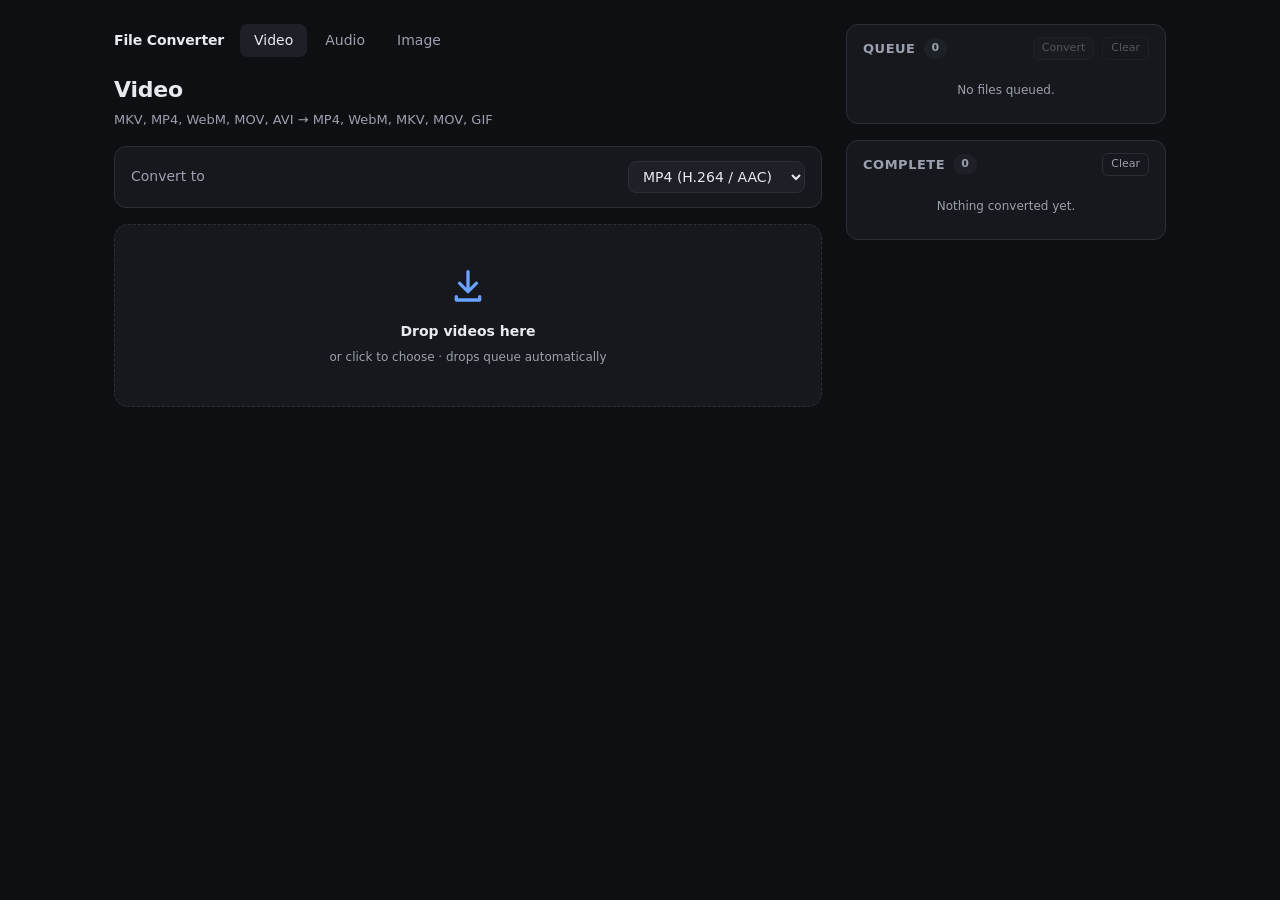
==== index.html @ 70c41b7a "Clear button now deselects all uploaded files (queued + running)" ====
<!doctype html>
<html lang="en">
  <head>
    <meta charset="utf-8" />
    <meta name="viewport" content="width=device-width, initial-scale=1" />
    <title>File Converter</title>
    <link rel="icon" type="image/svg+xml" href="favicon.svg" />
    <link rel="stylesheet" href="styles.css?v=7" />
  </head>
  <body>
    <main class="app">
      <section class="content">
        <nav class="topnav">
          <span class="brand">File Converter</span>
          <button class="tab active" data-tab="video">Video</button>
          <button class="tab" data-tab="audio">Audio</button>
          <button class="tab" data-tab="image">Image</button>
        </nav>

        <!-- VIDEO -->
        <section class="tab-pane" data-tab="video">
          <header>
            <h1>Video</h1>
            <p class="subtitle">MKV, MP4, WebM, MOV, AVI → MP4, WebM, MKV, MOV, GIF</p>
          </header>

          <div class="panel">
            <div class="row">
              <span class="label">Convert to</span>
              <select id="video-format">
                <option value="mp4">MP4 (H.264 / AAC)</option>
                <option value="webm">WebM (VP9 / Opus)</option>
                <option value="mkv">MKV</option>
                <option value="mov">MOV</option>
                <option value="gif">GIF (animated)</option>
              </select>
            </div>
          </div>

          <div class="dropzone" data-kind="video" tabindex="0">
            <input type="file" accept="video/*,.mkv,.mp4,.webm,.mov,.avi,.flv,.m4v,.wmv" multiple hidden />
            <div class="dropzone-content">
              <svg viewBox="0 0 24 24" width="40" height="40" aria-hidden="true">
                <path fill="currentColor" d="M12 3a1 1 0 0 1 1 1v9.59l3.3-3.3a1 1 0 1 1 1.4 1.42l-5 5a1 1 0 0 1-1.4 0l-5-5a1 1 0 1 1 1.4-1.42L11 13.59V4a1 1 0 0 1 1-1Zm-7 15a1 1 0 0 1 1 1v1h12v-1a1 1 0 1 1 2 0v2a1 1 0 0 1-1 1H5a1 1 0 0 1-1-1v-2a1 1 0 0 1 1-1Z"/>
              </svg>
              <p><strong>Drop videos here</strong></p>
              <p class="hint">or click to choose · drops queue automatically</p>
            </div>
          </div>
        </section>

        <!-- AUDIO -->
        <section class="tab-pane hidden" data-tab="audio">
          <header>
            <h1>Audio</h1>
            <p class="subtitle">MP3, WAV, FLAC, OGG, M4A, OPUS — any to any</p>
          </header>

          <div class="panel">
            <div class="row">
              <span class="label">Convert to</span>
              <select id="audio-format">
                <option value="mp3">MP3</option>
                <option value="wav">WAV (PCM)</option>
                <option value="flac">FLAC (lossless)</option>
                <option value="ogg">OGG (Vorbis)</option>
                <option value="m4a">M4A (AAC)</option>
                <option value="opus">OPUS</option>
              </select>
            </div>
            <div class="row" id="audio-bitrate-row">
              <span class="label">Bitrate</span>
              <select id="audio-bitrate">
                <option value="96k">96 kbps</option>
                <option value="128k">128 kbps</option>
                <option value="192k" selected>192 kbps</option>
                <option value="256k">256 kbps</option>
                <option value="320k">320 kbps</option>
              </select>
            </div>
          </div>

          <div class="dropzone" data-kind="audio" tabindex="0">
            <input type="file" accept="audio/*,.mp3,.wav,.flac,.ogg,.m4a,.opus,.aac,.wma" multiple hidden />
            <div class="dropzone-content">
              <svg viewBox="0 0 24 24" width="40" height="40" aria-hidden="true">
                <path fill="currentColor" d="M12 3a1 1 0 0 1 1 1v9.59l3.3-3.3a1 1 0 1 1 1.4 1.42l-5 5a1 1 0 0 1-1.4 0l-5-5a1 1 0 1 1 1.4-1.42L11 13.59V4a1 1 0 0 1 1-1Zm-7 15a1 1 0 0 1 1 1v1h12v-1a1 1 0 1 1 2 0v2a1 1 0 0 1-1 1H5a1 1 0 0 1-1-1v-2a1 1 0 0 1 1-1Z"/>
              </svg>
              <p><strong>Drop audio files here</strong></p>
              <p class="hint">or click to choose · queues automatically</p>
            </div>
          </div>
        </section>

        <!-- IMAGE -->
        <section class="tab-pane hidden" data-tab="image">
          <header>
            <h1>Image</h1>
            <p class="subtitle">PNG, JPEG, WebP, GIF, BMP → PNG, JPEG, WebP</p>
          </header>

          <div class="panel">
            <div class="row">
              <span class="label">Convert to</span>
              <select id="image-format">
                <option value="png">PNG (lossless)</option>
                <option value="jpeg" selected>JPEG</option>
                <option value="webp">WebP</option>
              </select>
            </div>
            <div class="row" id="image-quality-row">
              <span class="label">Quality <span id="image-quality-value" class="muted">0.92</span></span>
              <input id="image-quality" type="range" min="0.1" max="1" step="0.01" value="0.92" />
            </div>
          </div>

          <div class="dropzone" data-kind="image" tabindex="0">
            <input type="file" accept="image/*" multiple hidden />
            <div class="dropzone-content">
              <svg viewBox="0 0 24 24" width="40" height="40" aria-hidden="true">
                <path fill="currentColor" d="M12 3a1 1 0 0 1 1 1v9.59l3.3-3.3a1 1 0 1 1 1.4 1.42l-5 5a1 1 0 0 1-1.4 0l-5-5a1 1 0 1 1 1.4-1.42L11 13.59V4a1 1 0 0 1 1-1Zm-7 15a1 1 0 0 1 1 1v1h12v-1a1 1 0 1 1 2 0v2a1 1 0 0 1-1 1H5a1 1 0 0 1-1-1v-2a1 1 0 0 1 1-1Z"/>
              </svg>
              <p><strong>Drop images here</strong></p>
              <p class="hint">or click to choose · multiple files supported</p>
            </div>
          </div>
        </section>
      </section>

      <aside class="rightbar">
        <section class="side-panel">
          <header class="side-header">
            <h3>Queue</h3>
            <span id="queue-count" class="badge">0</span>
            <button class="tiny-btn primary" id="queue-convert" disabled>Convert</button>
            <button class="tiny-btn" id="queue-clear" disabled>Clear</button>
          </header>
          <div id="queue-list" class="job-list"></div>
          <p class="side-empty" id="queue-empty">No files queued.</p>
        </section>

        <section class="side-panel">
          <header class="side-header">
            <h3>Complete</h3>
            <span id="complete-count" class="badge">0</span>
            <button class="tiny-btn" id="clear-complete" title="Clear completed">Clear</button>
          </header>
          <div id="complete-list" class="job-list"></div>
          <p class="side-empty" id="complete-empty">Nothing converted yet.</p>
        </section>
      </aside>
    </main>

    <script type="module" src="app.js?v=7"></script>
  </body>
</html>
---- styles.css ----
:root {
  color-scheme: dark;
  --bg: #0e0f12;
  --surface: #16181d;
  --surface-2: #1d2027;
  --border: #2a2e38;
  --text: #e7e9ee;
  --muted: #9aa0ad;
  --accent: #6aa3ff;
  --accent-hover: #82b3ff;
  --success: #7ddc8b;
  --danger: #ff6a6a;
}

* { box-sizing: border-box; }

html, body {
  margin: 0;
  padding: 0;
  background: var(--bg);
  color: var(--text);
  font: 14px/1.5 ui-sans-serif, system-ui, -apple-system, "Segoe UI", Roboto, sans-serif;
  min-height: 100vh;
}

a { color: var(--accent); text-decoration: none; }
a:hover { color: var(--accent-hover); }

.muted { color: var(--muted); }
.hidden { display: none !important; }

/* App shell */
.app {
  display: grid;
  grid-template-columns: minmax(0, 1fr) 320px;
  gap: 24px;
  max-width: 1100px;
  margin: 0 auto;
  padding: 24px;
  min-height: 100vh;
}

@media (max-width: 860px) {
  .app { grid-template-columns: 1fr; }
}

.content { min-width: 0; }

/* Top nav (tabs) */
.topnav {
  display: flex;
  align-items: center;
  gap: 4px;
  padding-bottom: 16px;
  flex-wrap: wrap;
}

.topnav .brand {
  font-weight: 700;
  margin-right: 12px;
  letter-spacing: -0.01em;
}

.tab {
  background: transparent;
  border: none;
  font: inherit;
  color: var(--muted);
  padding: 6px 14px;
  border-radius: 8px;
  cursor: pointer;
  transition: background 120ms ease, color 120ms ease;
}

.tab:hover { background: var(--surface); color: var(--text); }
.tab.active { background: var(--surface-2); color: var(--text); }

header { margin-bottom: 16px; }

h1 {
  font-size: 22px;
  margin: 0 0 4px;
  letter-spacing: -0.01em;
}

h3 {
  font-size: 13px;
  margin: 0;
  letter-spacing: 0.04em;
  text-transform: uppercase;
  color: var(--muted);
  font-weight: 600;
}

.subtitle {
  margin: 0;
  color: var(--muted);
  font-size: 13px;
}

/* Panels (format selectors) */
.panel {
  background: var(--surface);
  border: 1px solid var(--border);
  border-radius: 12px;
  padding: 4px 16px;
  margin-bottom: 16px;
}

.row {
  display: flex;
  justify-content: space-between;
  align-items: center;
  padding: 10px 0;
  gap: 12px;
  border-bottom: 1px solid var(--border);
}

.row:last-of-type { border-bottom: none; }

.label { color: var(--muted); flex-shrink: 0; }

select {
  background: var(--surface-2);
  color: var(--text);
  border: 1px solid var(--border);
  border-radius: 8px;
  padding: 6px 10px;
  font: inherit;
  cursor: pointer;
}

select:hover { border-color: var(--accent); }

input[type="range"] { accent-color: var(--accent); width: 160px; }

/* Dropzone */
.dropzone {
  border: 1.5px dashed var(--border);
  border-radius: 14px;
  background: var(--surface);
  padding: 40px 24px;
  text-align: center;
  cursor: pointer;
  transition: border-color 120ms ease, background 120ms ease;
  outline: none;
  color: var(--muted);
}

.dropzone:hover,
.dropzone:focus-visible,
.dropzone.drag-over {
  border-color: var(--accent);
  background: var(--surface-2);
}

.dropzone-content strong { color: var(--text); }
.dropzone-content p { margin: 6px 0 0; }
.dropzone-content .hint { font-size: 12px; color: var(--muted); }
.dropzone svg { color: var(--accent); margin-bottom: 4px; }

/* Right sidebar */
.rightbar {
  display: flex;
  flex-direction: column;
  gap: 16px;
  min-width: 0;
}

.side-panel {
  background: var(--surface);
  border: 1px solid var(--border);
  border-radius: 12px;
  padding: 12px;
  display: flex;
  flex-direction: column;
  min-height: 100px;
  max-height: 50vh;
}

.side-header {
  display: flex;
  align-items: center;
  gap: 8px;
  margin: 0 0 8px;
  padding: 0 4px;
}

.badge {
  font-size: 11px;
  font-weight: 600;
  background: var(--surface-2);
  color: var(--muted);
  border-radius: 10px;
  padding: 2px 8px;
  min-width: 20px;
  text-align: center;
}

.tiny-btn {
  margin-left: auto;
  background: transparent;
  border: 1px solid var(--border);
  color: var(--muted);
  border-radius: 6px;
  padding: 2px 8px;
  font: inherit;
  font-size: 11px;
  cursor: pointer;
  transition: color 120ms ease, border-color 120ms ease, background 120ms ease;
}
.tiny-btn + .tiny-btn { margin-left: 0; }
.tiny-btn:hover:not(:disabled) { color: var(--text); border-color: var(--accent); }
.tiny-btn:disabled { opacity: 0.45; cursor: not-allowed; }

.tiny-btn.primary {
  background: var(--accent);
  border-color: var(--accent);
  color: #0b1220;
  font-weight: 600;
}
.tiny-btn.primary:hover:not(:disabled) {
  background: var(--accent-hover);
  border-color: var(--accent-hover);
  color: #0b1220;
}
.tiny-btn.primary:disabled {
  background: var(--surface-2);
  border-color: var(--border);
  color: var(--muted);
  font-weight: normal;
}

.job-list {
  display: flex;
  flex-direction: column;
  gap: 6px;
  overflow-y: auto;
  flex: 1;
  padding-right: 2px;
}

.side-empty {
  color: var(--muted);
  font-size: 12px;
  text-align: center;
  padding: 12px 8px;
  margin: 0;
}

/* Job card */
.job {
  background: var(--surface-2);
  border: 1px solid var(--border);
  border-radius: 10px;
  padding: 8px 10px;
  display: flex;
  flex-direction: column;
  gap: 6px;
  font-size: 12px;
}

.job-line {
  display: flex;
  align-items: center;
  gap: 8px;
  min-width: 0;
}

.job-kind {
  font-size: 10px;
  font-weight: 700;
  letter-spacing: 0.04em;
  text-transform: uppercase;
  color: var(--muted);
  background: var(--surface);
  border-radius: 4px;
  padding: 1px 5px;
  flex-shrink: 0;
}

.job-name {
  font-family: ui-monospace, SFMono-Regular, Menlo, monospace;
  color: var(--text);
  white-space: nowrap;
  overflow: hidden;
  text-overflow: ellipsis;
  flex: 1;
  min-width: 0;
}

.job-state {
  color: var(--muted);
  font-size: 11px;
  flex-shrink: 0;
}

.job-bar {
  height: 4px;
  background: var(--surface);
  border-radius: 999px;
  overflow: hidden;
}

.job-fill {
  height: 100%;
  background: var(--accent);
  width: 0%;
  transition: width 200ms ease;
}

.job[data-state="done"] .job-state { color: var(--success); }
.job[data-state="error"] .job-state { color: var(--danger); }
.job[data-state="error"] .job-fill { background: var(--danger); width: 100% !important; }
.job[data-state="running"] .job-state { color: var(--accent); }

.job-download {
  background: var(--accent);
  color: #0b1220;
  font-weight: 600;
  border-radius: 6px;
  padding: 4px 10px;
  font-size: 11px;
  text-decoration: none;
  display: block;
  text-align: center;
}
.job-download:hover { background: var(--accent-hover); color: #0b1220; }

/* × button — always anchored to the right of .job-line via job-name's flex:1 */
.job-remove {
  flex-shrink: 0;
  margin-left: 2px;
  background: transparent;
  border: 1px solid var(--border);
  color: var(--muted);
  border-radius: 6px;
  width: 22px;
  height: 22px;
  padding: 0;
  font: inherit;
  font-size: 16px;
  line-height: 1;
  display: inline-flex;
  align-items: center;
  justify-content: center;
  cursor: pointer;
  transition: color 120ms ease, border-color 120ms ease;
}
.job-remove:hover { color: var(--danger); border-color: var(--danger); }

.job-error {
  color: var(--danger);
  font-size: 11px;
  white-space: pre-wrap;
  line-height: 1.4;
  margin: 0;
  font-family: ui-monospace, SFMono-Regular, Menlo, monospace;
}
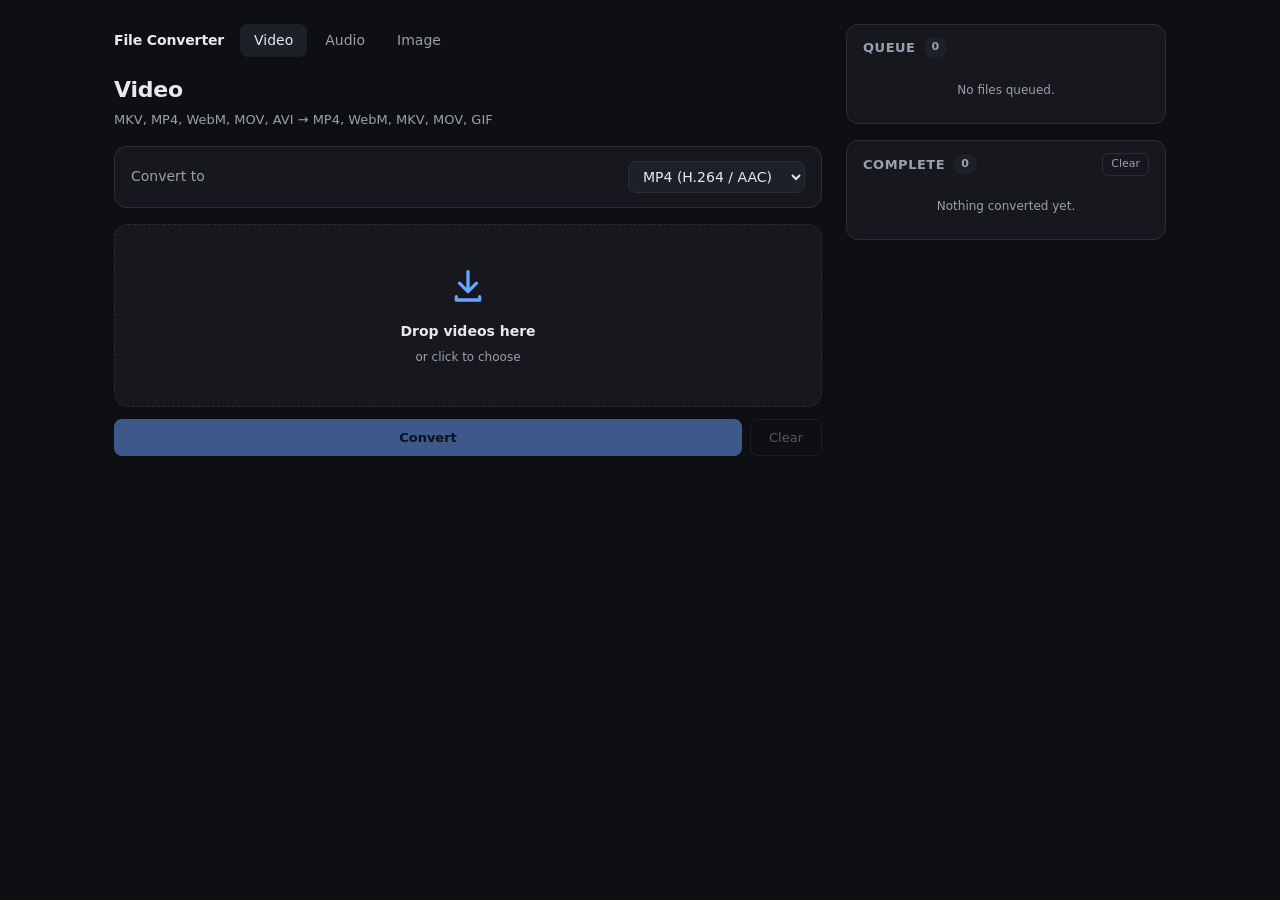
==== commit b9f3b29d: "Drop = pending state under dropzone; per-tab Convert/Clear buttons" ====
--- a/index.html
+++ b/index.html
@@ -5,7 +5,7 @@
     <meta name="viewport" content="width=device-width, initial-scale=1" />
     <title>File Converter</title>
     <link rel="icon" type="image/svg+xml" href="favicon.svg" />
-    <link rel="stylesheet" href="styles.css?v=7" />
+    <link rel="stylesheet" href="styles.css?v=8" />
   </head>
   <body>
     <main class="app">
@@ -44,9 +44,17 @@
                 <path fill="currentColor" d="M12 3a1 1 0 0 1 1 1v9.59l3.3-3.3a1 1 0 1 1 1.4 1.42l-5 5a1 1 0 0 1-1.4 0l-5-5a1 1 0 1 1 1.4-1.42L11 13.59V4a1 1 0 0 1 1-1Zm-7 15a1 1 0 0 1 1 1v1h12v-1a1 1 0 1 1 2 0v2a1 1 0 0 1-1 1H5a1 1 0 0 1-1-1v-2a1 1 0 0 1 1-1Z"/>
               </svg>
               <p><strong>Drop videos here</strong></p>
-              <p class="hint">or click to choose · drops queue automatically</p>
+              <p class="hint">or click to choose</p>
             </div>
           </div>
+
+          <section class="pending" data-kind="video">
+            <div class="pending-list" id="video-pending-list"></div>
+            <div class="pending-actions">
+              <button class="action primary" data-action="convert" data-kind="video" disabled>Convert</button>
+              <button class="action ghost" data-action="clear" data-kind="video" disabled>Clear</button>
+            </div>
+          </section>
         </section>
 
         <!-- AUDIO -->
@@ -87,9 +95,17 @@
                 <path fill="currentColor" d="M12 3a1 1 0 0 1 1 1v9.59l3.3-3.3a1 1 0 1 1 1.4 1.42l-5 5a1 1 0 0 1-1.4 0l-5-5a1 1 0 1 1 1.4-1.42L11 13.59V4a1 1 0 0 1 1-1Zm-7 15a1 1 0 0 1 1 1v1h12v-1a1 1 0 1 1 2 0v2a1 1 0 0 1-1 1H5a1 1 0 0 1-1-1v-2a1 1 0 0 1 1-1Z"/>
               </svg>
               <p><strong>Drop audio files here</strong></p>
-              <p class="hint">or click to choose · queues automatically</p>
+              <p class="hint">or click to choose</p>
             </div>
           </div>
+
+          <section class="pending" data-kind="audio">
+            <div class="pending-list" id="audio-pending-list"></div>
+            <div class="pending-actions">
+              <button class="action primary" data-action="convert" data-kind="audio" disabled>Convert</button>
+              <button class="action ghost" data-action="clear" data-kind="audio" disabled>Clear</button>
+            </div>
+          </section>
         </section>
 
         <!-- IMAGE -->
@@ -124,6 +140,14 @@
               <p class="hint">or click to choose · multiple files supported</p>
             </div>
           </div>
+
+          <section class="pending" data-kind="image">
+            <div class="pending-list" id="image-pending-list"></div>
+            <div class="pending-actions">
+              <button class="action primary" data-action="convert" data-kind="image" disabled>Convert</button>
+              <button class="action ghost" data-action="clear" data-kind="image" disabled>Clear</button>
+            </div>
+          </section>
         </section>
       </section>
 
@@ -132,8 +156,6 @@
           <header class="side-header">
             <h3>Queue</h3>
             <span id="queue-count" class="badge">0</span>
-            <button class="tiny-btn primary" id="queue-convert" disabled>Convert</button>
-            <button class="tiny-btn" id="queue-clear" disabled>Clear</button>
           </header>
           <div id="queue-list" class="job-list"></div>
           <p class="side-empty" id="queue-empty">No files queued.</p>
@@ -151,6 +173,6 @@
       </aside>
     </main>
 
-    <script type="module" src="app.js?v=7"></script>
+    <script type="module" src="app.js?v=8"></script>
   </body>
 </html>
--- a/styles.css
+++ b/styles.css
@@ -159,6 +159,99 @@
 .dropzone-content .hint { font-size: 12px; color: var(--muted); }
 .dropzone svg { color: var(--accent); margin-bottom: 4px; }
 
+/* Pending: holds files that have been picked but not yet sent to the queue */
+.pending {
+  margin-top: 12px;
+}
+
+.pending-list {
+  display: flex;
+  flex-direction: column;
+  gap: 4px;
+  margin-bottom: 12px;
+}
+
+.pending-list:empty { display: none; }
+
+.pending-item {
+  display: flex;
+  align-items: center;
+  gap: 8px;
+  background: var(--surface);
+  border: 1px solid var(--border);
+  border-radius: 8px;
+  padding: 6px 10px;
+  font-size: 13px;
+}
+
+.pending-name {
+  font-family: ui-monospace, SFMono-Regular, Menlo, monospace;
+  color: var(--text);
+  white-space: nowrap;
+  overflow: hidden;
+  text-overflow: ellipsis;
+  flex: 1;
+  min-width: 0;
+}
+
+.pending-size {
+  color: var(--muted);
+  font-size: 12px;
+  flex-shrink: 0;
+}
+
+.pending-remove {
+  flex-shrink: 0;
+  background: transparent;
+  border: 1px solid var(--border);
+  color: var(--muted);
+  border-radius: 6px;
+  width: 22px;
+  height: 22px;
+  padding: 0;
+  font-size: 16px;
+  line-height: 1;
+  display: inline-flex;
+  align-items: center;
+  justify-content: center;
+  cursor: pointer;
+  transition: color 120ms ease, border-color 120ms ease;
+}
+.pending-remove:hover { color: var(--danger); border-color: var(--danger); }
+
+.pending-actions {
+  display: flex;
+  gap: 8px;
+}
+
+.action {
+  font: inherit;
+  font-size: 13px;
+  font-weight: 500;
+  cursor: pointer;
+  border-radius: 8px;
+  padding: 8px 18px;
+  border: 1px solid transparent;
+  transition: background 120ms ease, color 120ms ease, border-color 120ms ease;
+}
+
+.action.primary {
+  background: var(--accent);
+  color: #0b1220;
+  font-weight: 600;
+  flex: 1;
+}
+.action.primary:hover:not(:disabled) { background: var(--accent-hover); }
+
+.action.ghost {
+  background: transparent;
+  color: var(--muted);
+  border-color: var(--border);
+}
+.action.ghost:hover:not(:disabled) { color: var(--text); border-color: var(--accent); }
+
+.action:disabled { opacity: 0.5; cursor: not-allowed; }
+
 /* Right sidebar */
 .rightbar {
   display: flex;
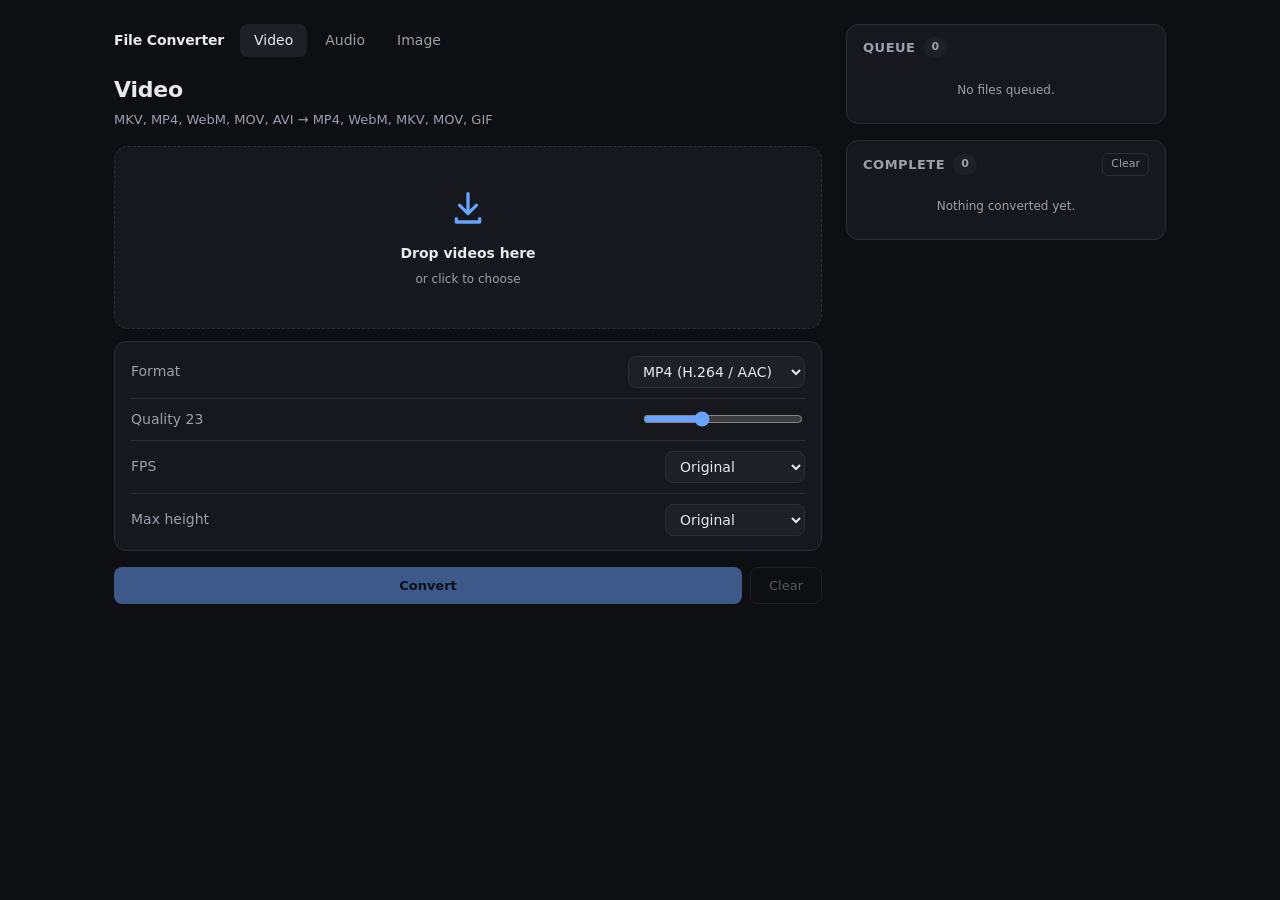
==== commit 8e22c846: "Move settings under dropzone; add CRF/FPS/maxHeight (video), samplerate (audio), max width/height (i" ====
--- a/index.html
+++ b/index.html
@@ -5,7 +5,7 @@
     <meta name="viewport" content="width=device-width, initial-scale=1" />
     <title>File Converter</title>
     <link rel="icon" type="image/svg+xml" href="favicon.svg" />
-    <link rel="stylesheet" href="styles.css?v=8" />
+    <link rel="stylesheet" href="styles.css?v=9" />
   </head>
   <body>
     <main class="app">
@@ -24,19 +24,6 @@
             <p class="subtitle">MKV, MP4, WebM, MOV, AVI → MP4, WebM, MKV, MOV, GIF</p>
           </header>
 
-          <div class="panel">
-            <div class="row">
-              <span class="label">Convert to</span>
-              <select id="video-format">
-                <option value="mp4">MP4 (H.264 / AAC)</option>
-                <option value="webm">WebM (VP9 / Opus)</option>
-                <option value="mkv">MKV</option>
-                <option value="mov">MOV</option>
-                <option value="gif">GIF (animated)</option>
-              </select>
-            </div>
-          </div>
-
           <div class="dropzone" data-kind="video" tabindex="0">
             <input type="file" accept="video/*,.mkv,.mp4,.webm,.mov,.avi,.flv,.m4v,.wmv" multiple hidden />
             <div class="dropzone-content">
@@ -48,6 +35,45 @@
             </div>
           </div>
 
+          <div class="panel settings">
+            <div class="row">
+              <span class="label">Format</span>
+              <select id="video-format">
+                <option value="mp4">MP4 (H.264 / AAC)</option>
+                <option value="webm">WebM (VP9 / Opus)</option>
+                <option value="mkv">MKV</option>
+                <option value="mov">MOV</option>
+                <option value="gif">GIF (animated)</option>
+              </select>
+            </div>
+            <div class="row">
+              <span class="label">Quality <span id="video-crf-value" class="muted">23</span></span>
+              <input type="range" id="video-crf" min="18" max="32" step="1" value="23" />
+            </div>
+            <div class="row">
+              <span class="label">FPS</span>
+              <select id="video-fps">
+                <option value="">Original</option>
+                <option value="60">60</option>
+                <option value="30">30</option>
+                <option value="24">24</option>
+                <option value="15">15</option>
+              </select>
+            </div>
+            <div class="row">
+              <span class="label">Max height</span>
+              <select id="video-max-height">
+                <option value="">Original</option>
+                <option value="2160">2160p (4K)</option>
+                <option value="1440">1440p</option>
+                <option value="1080">1080p</option>
+                <option value="720">720p</option>
+                <option value="480">480p</option>
+                <option value="360">360p</option>
+              </select>
+            </div>
+          </div>
+
           <section class="pending" data-kind="video">
             <div class="pending-list" id="video-pending-list"></div>
             <div class="pending-actions">
@@ -64,9 +90,20 @@
             <p class="subtitle">MP3, WAV, FLAC, OGG, M4A, OPUS — any to any</p>
           </header>
 
-          <div class="panel">
-            <div class="row">
-              <span class="label">Convert to</span>
+          <div class="dropzone" data-kind="audio" tabindex="0">
+            <input type="file" accept="audio/*,.mp3,.wav,.flac,.ogg,.m4a,.opus,.aac,.wma" multiple hidden />
+            <div class="dropzone-content">
+              <svg viewBox="0 0 24 24" width="40" height="40" aria-hidden="true">
+                <path fill="currentColor" d="M12 3a1 1 0 0 1 1 1v9.59l3.3-3.3a1 1 0 1 1 1.4 1.42l-5 5a1 1 0 0 1-1.4 0l-5-5a1 1 0 1 1 1.4-1.42L11 13.59V4a1 1 0 0 1 1-1Zm-7 15a1 1 0 0 1 1 1v1h12v-1a1 1 0 1 1 2 0v2a1 1 0 0 1-1 1H5a1 1 0 0 1-1-1v-2a1 1 0 0 1 1-1Z"/>
+              </svg>
+              <p><strong>Drop audio files here</strong></p>
+              <p class="hint">or click to choose</p>
+            </div>
+          </div>
+
+          <div class="panel settings">
+            <div class="row">
+              <span class="label">Format</span>
               <select id="audio-format">
                 <option value="mp3">MP3</option>
                 <option value="wav">WAV (PCM)</option>
@@ -86,16 +123,15 @@
                 <option value="320k">320 kbps</option>
               </select>
             </div>
-          </div>
-
-          <div class="dropzone" data-kind="audio" tabindex="0">
-            <input type="file" accept="audio/*,.mp3,.wav,.flac,.ogg,.m4a,.opus,.aac,.wma" multiple hidden />
-            <div class="dropzone-content">
-              <svg viewBox="0 0 24 24" width="40" height="40" aria-hidden="true">
-                <path fill="currentColor" d="M12 3a1 1 0 0 1 1 1v9.59l3.3-3.3a1 1 0 1 1 1.4 1.42l-5 5a1 1 0 0 1-1.4 0l-5-5a1 1 0 1 1 1.4-1.42L11 13.59V4a1 1 0 0 1 1-1Zm-7 15a1 1 0 0 1 1 1v1h12v-1a1 1 0 1 1 2 0v2a1 1 0 0 1-1 1H5a1 1 0 0 1-1-1v-2a1 1 0 0 1 1-1Z"/>
-              </svg>
-              <p><strong>Drop audio files here</strong></p>
-              <p class="hint">or click to choose</p>
+            <div class="row">
+              <span class="label">Sample rate</span>
+              <select id="audio-samplerate">
+                <option value="">Original</option>
+                <option value="48000">48 kHz</option>
+                <option value="44100">44.1 kHz</option>
+                <option value="32000">32 kHz</option>
+                <option value="22050">22.05 kHz</option>
+              </select>
             </div>
           </div>
 
@@ -114,21 +150,6 @@
             <h1>Image</h1>
             <p class="subtitle">PNG, JPEG, WebP, GIF, BMP → PNG, JPEG, WebP</p>
           </header>
-
-          <div class="panel">
-            <div class="row">
-              <span class="label">Convert to</span>
-              <select id="image-format">
-                <option value="png">PNG (lossless)</option>
-                <option value="jpeg" selected>JPEG</option>
-                <option value="webp">WebP</option>
-              </select>
-            </div>
-            <div class="row" id="image-quality-row">
-              <span class="label">Quality <span id="image-quality-value" class="muted">0.92</span></span>
-              <input id="image-quality" type="range" min="0.1" max="1" step="0.01" value="0.92" />
-            </div>
-          </div>
 
           <div class="dropzone" data-kind="image" tabindex="0">
             <input type="file" accept="image/*" multiple hidden />
@@ -141,6 +162,29 @@
             </div>
           </div>
 
+          <div class="panel settings">
+            <div class="row">
+              <span class="label">Format</span>
+              <select id="image-format">
+                <option value="png">PNG (lossless)</option>
+                <option value="jpeg" selected>JPEG</option>
+                <option value="webp">WebP</option>
+              </select>
+            </div>
+            <div class="row" id="image-quality-row">
+              <span class="label">Quality <span id="image-quality-value" class="muted">0.92</span></span>
+              <input id="image-quality" type="range" min="0.1" max="1" step="0.01" value="0.92" />
+            </div>
+            <div class="row">
+              <span class="label">Max width</span>
+              <input id="image-max-width" type="number" min="1" placeholder="Original" />
+            </div>
+            <div class="row">
+              <span class="label">Max height</span>
+              <input id="image-max-height" type="number" min="1" placeholder="Original" />
+            </div>
+          </div>
+
           <section class="pending" data-kind="image">
             <div class="pending-list" id="image-pending-list"></div>
             <div class="pending-actions">
@@ -173,6 +217,6 @@
       </aside>
     </main>
 
-    <script type="module" src="app.js?v=8"></script>
+    <script type="module" src="app.js?v=9"></script>
   </body>
 </html>
--- a/styles.css
+++ b/styles.css
@@ -128,11 +128,30 @@
   padding: 6px 10px;
   font: inherit;
   cursor: pointer;
+  min-width: 140px;
 }
 
 select:hover { border-color: var(--accent); }
 
 input[type="range"] { accent-color: var(--accent); width: 160px; }
+
+input[type="number"] {
+  background: var(--surface-2);
+  color: var(--text);
+  border: 1px solid var(--border);
+  border-radius: 8px;
+  padding: 6px 10px;
+  font: inherit;
+  width: 110px;
+  text-align: right;
+}
+input[type="number"]:focus { outline: none; border-color: var(--accent); }
+/* Hide spinner arrows in WebKit/Blink */
+input[type="number"]::-webkit-inner-spin-button,
+input[type="number"]::-webkit-outer-spin-button { -webkit-appearance: none; margin: 0; }
+input[type="number"] { -moz-appearance: textfield; }
+
+.panel.settings { margin-top: 12px; }
 
 /* Dropzone */
 .dropzone {
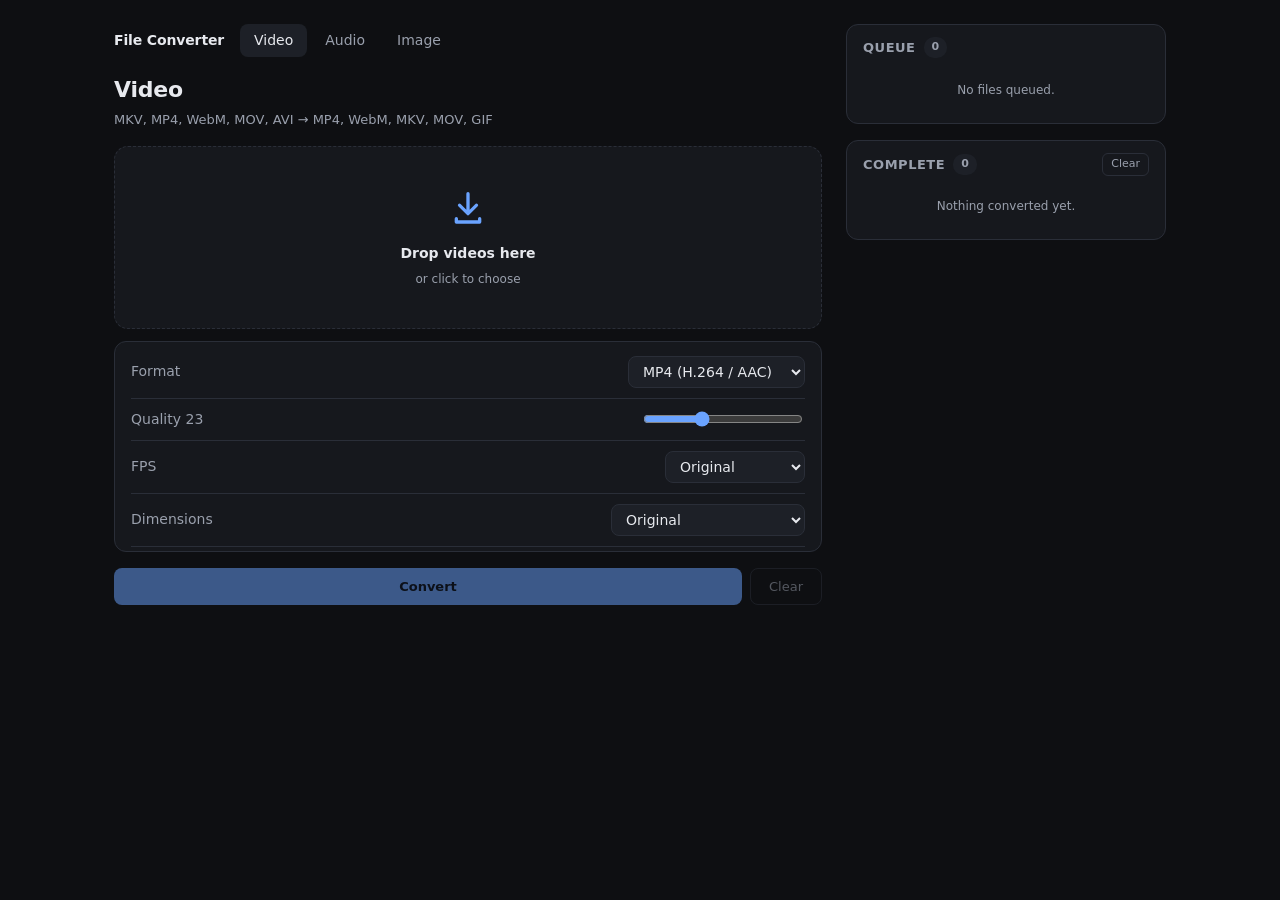
==== commit b8aca91d: "Video: dimension presets + stretch toggle; probe source dims to disable larger options" ====
--- a/index.html
+++ b/index.html
@@ -5,7 +5,7 @@
     <meta name="viewport" content="width=device-width, initial-scale=1" />
     <title>File Converter</title>
     <link rel="icon" type="image/svg+xml" href="favicon.svg" />
-    <link rel="stylesheet" href="styles.css?v=9" />
+    <link rel="stylesheet" href="styles.css?v=10" />
   </head>
   <body>
     <main class="app">
@@ -61,16 +61,23 @@
               </select>
             </div>
             <div class="row">
-              <span class="label">Max height</span>
-              <select id="video-max-height">
+              <span class="label">Dimensions</span>
+              <select id="video-dims">
                 <option value="">Original</option>
-                <option value="2160">2160p (4K)</option>
-                <option value="1440">1440p</option>
-                <option value="1080">1080p</option>
-                <option value="720">720p</option>
-                <option value="480">480p</option>
-                <option value="360">360p</option>
-              </select>
+                <option value="3840x2160">3840 × 2160 (4K)</option>
+                <option value="2560x1440">2560 × 1440 (1440p)</option>
+                <option value="1920x1080">1920 × 1080 (1080p)</option>
+                <option value="1280x720">1280 × 720 (720p)</option>
+                <option value="854x480">854 × 480 (480p)</option>
+                <option value="640x360">640 × 360 (360p)</option>
+              </select>
+            </div>
+            <div class="row hidden" id="video-stretch-row">
+              <span class="label" title="Force exactly the chosen dimensions, distorting the image. Off = preserve aspect, never upscale.">Stretch to fit</span>
+              <label class="switch">
+                <input type="checkbox" id="video-stretch" />
+                <span class="switch-track"><span class="switch-thumb"></span></span>
+              </label>
             </div>
           </div>
 
@@ -217,6 +224,6 @@
       </aside>
     </main>
 
-    <script type="module" src="app.js?v=9"></script>
+    <script type="module" src="app.js?v=10"></script>
   </body>
 </html>
--- a/styles.css
+++ b/styles.css
@@ -153,6 +153,46 @@
 
 .panel.settings { margin-top: 12px; }
 
+/* Custom toggle switch */
+.switch {
+  position: relative;
+  display: inline-block;
+  width: 36px;
+  height: 20px;
+  cursor: pointer;
+}
+.switch input { opacity: 0; width: 0; height: 0; }
+.switch-track {
+  position: absolute;
+  top: 0; left: 0; right: 0; bottom: 0;
+  background: var(--surface-2);
+  border: 1px solid var(--border);
+  border-radius: 999px;
+  transition: background 120ms ease, border-color 120ms ease;
+}
+.switch-thumb {
+  position: absolute;
+  top: 2px;
+  left: 2px;
+  width: 14px;
+  height: 14px;
+  background: var(--muted);
+  border-radius: 50%;
+  transition: transform 120ms ease, background 120ms ease;
+}
+.switch input:checked + .switch-track {
+  background: var(--accent);
+  border-color: var(--accent);
+}
+.switch input:checked + .switch-track .switch-thumb {
+  transform: translateX(16px);
+  background: #0b1220;
+}
+.switch input:disabled + .switch-track { opacity: 0.5; cursor: not-allowed; }
+
+/* Disabled <option>s show as muted */
+select option:disabled { color: var(--muted); }
+
 /* Dropzone */
 .dropzone {
   border: 1.5px dashed var(--border);
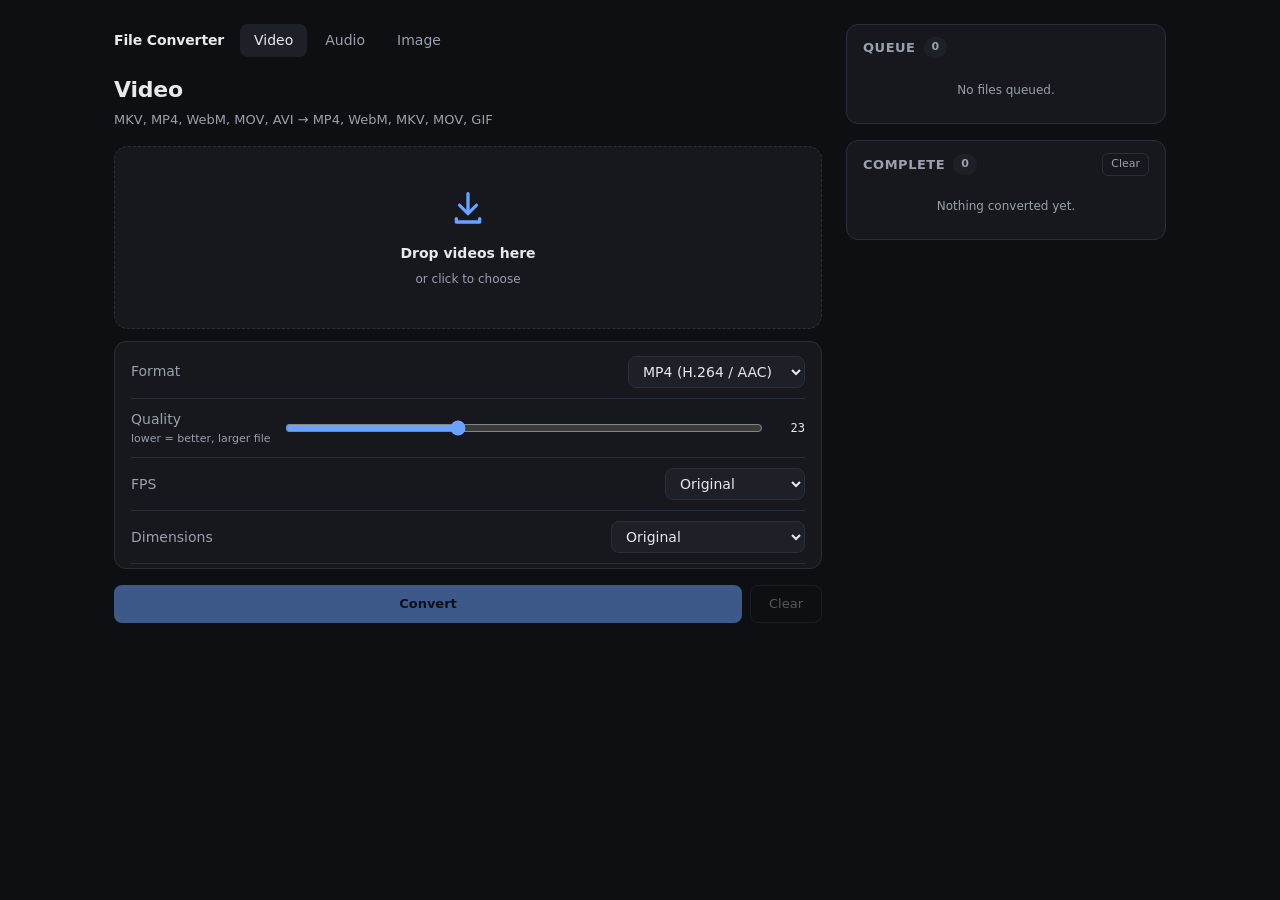
==== commit 021e2e51: "Custom FPS and custom dimensions inputs; Quality clarified, value moved right of slider" ====
--- a/index.html
+++ b/index.html
@@ -5,7 +5,7 @@
     <meta name="viewport" content="width=device-width, initial-scale=1" />
     <title>File Converter</title>
     <link rel="icon" type="image/svg+xml" href="favicon.svg" />
-    <link rel="stylesheet" href="styles.css?v=10" />
+    <link rel="stylesheet" href="styles.css?v=11" />
   </head>
   <body>
     <main class="app">
@@ -47,8 +47,12 @@
               </select>
             </div>
             <div class="row">
-              <span class="label">Quality <span id="video-crf-value" class="muted">23</span></span>
+              <span class="label">
+                Quality
+                <span class="sublabel">lower = better, larger file</span>
+              </span>
               <input type="range" id="video-crf" min="18" max="32" step="1" value="23" />
+              <span class="slider-value" id="video-crf-value">23</span>
             </div>
             <div class="row">
               <span class="label">FPS</span>
@@ -58,7 +62,12 @@
                 <option value="30">30</option>
                 <option value="24">24</option>
                 <option value="15">15</option>
-              </select>
+                <option value="custom">Custom…</option>
+              </select>
+            </div>
+            <div class="row hidden" id="video-fps-custom-row">
+              <span class="label">Custom FPS</span>
+              <input type="number" id="video-fps-custom" min="1" max="120" step="1" value="30" />
             </div>
             <div class="row">
               <span class="label">Dimensions</span>
@@ -70,7 +79,16 @@
                 <option value="1280x720">1280 × 720 (720p)</option>
                 <option value="854x480">854 × 480 (480p)</option>
                 <option value="640x360">640 × 360 (360p)</option>
-              </select>
+                <option value="custom">Custom…</option>
+              </select>
+            </div>
+            <div class="row hidden" id="video-dims-custom-row">
+              <span class="label">Custom dims</span>
+              <div class="dim-inputs">
+                <input type="number" id="video-dims-custom-w" min="2" step="2" placeholder="W" />
+                <span class="muted">×</span>
+                <input type="number" id="video-dims-custom-h" min="2" step="2" placeholder="H" />
+              </div>
             </div>
             <div class="row hidden" id="video-stretch-row">
               <span class="label" title="Force exactly the chosen dimensions, distorting the image. Off = preserve aspect, never upscale.">Stretch to fit</span>
@@ -224,6 +242,6 @@
       </aside>
     </main>
 
-    <script type="module" src="app.js?v=10"></script>
+    <script type="module" src="app.js?v=11"></script>
   </body>
 </html>
--- a/styles.css
+++ b/styles.css
@@ -133,7 +133,34 @@
 
 select:hover { border-color: var(--accent); }
 
-input[type="range"] { accent-color: var(--accent); width: 160px; }
+input[type="range"] { accent-color: var(--accent); flex: 1; min-width: 80px; }
+
+.slider-value {
+  min-width: 28px;
+  text-align: right;
+  font-family: ui-monospace, SFMono-Regular, Menlo, monospace;
+  font-size: 12px;
+  color: var(--text);
+  font-variant-numeric: tabular-nums;
+}
+
+.label .sublabel {
+  display: block;
+  font-size: 11px;
+  color: var(--muted);
+  font-weight: normal;
+  margin-top: 1px;
+}
+
+.dim-inputs {
+  display: flex;
+  align-items: center;
+  gap: 6px;
+}
+.dim-inputs input[type="number"] {
+  width: 80px;
+  text-align: right;
+}
 
 input[type="number"] {
   background: var(--surface-2);
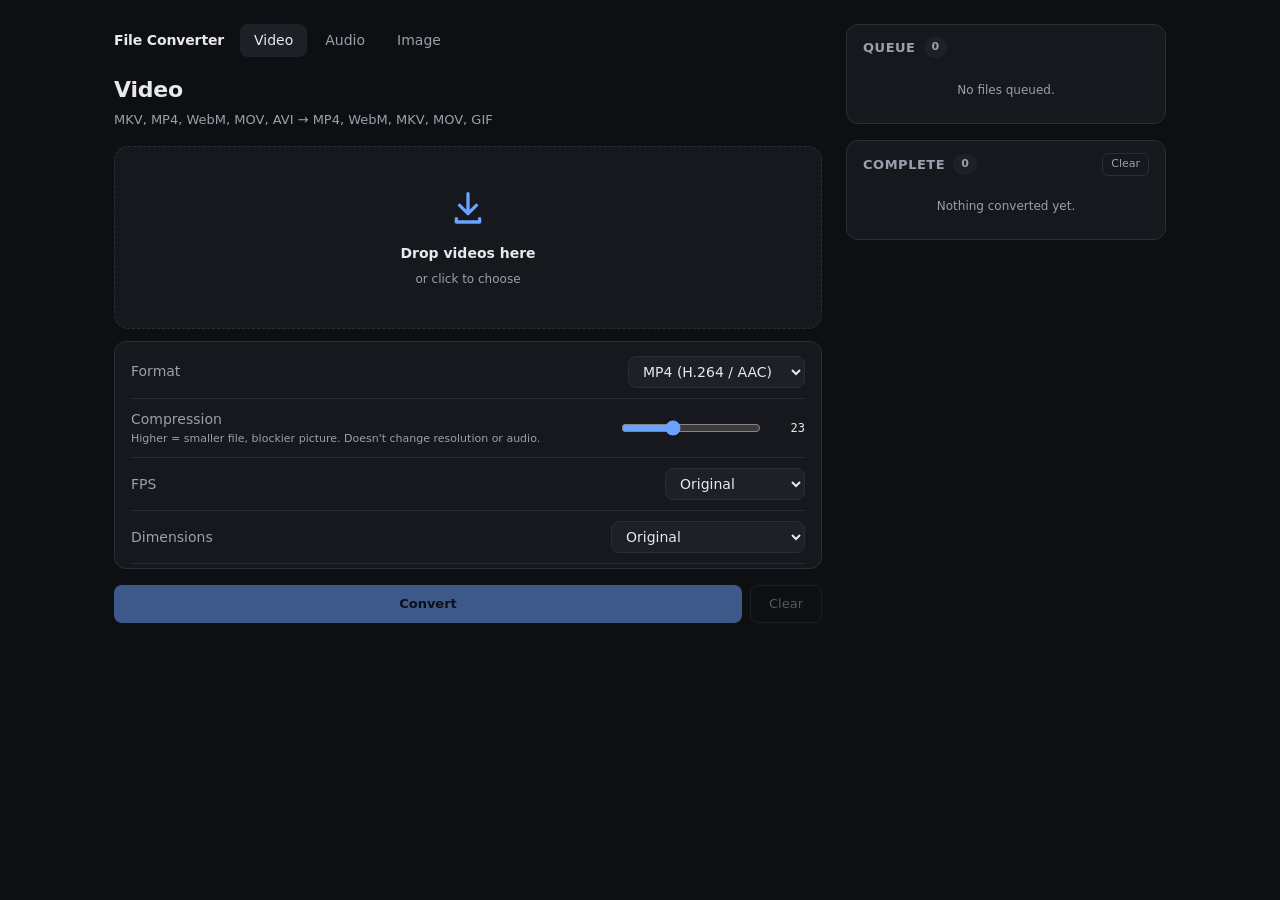
==== commit f1ddac37: "Rename Quality to Compression with concrete description; slider back to fixed width" ====
--- a/index.html
+++ b/index.html
@@ -5,7 +5,7 @@
     <meta name="viewport" content="width=device-width, initial-scale=1" />
     <title>File Converter</title>
     <link rel="icon" type="image/svg+xml" href="favicon.svg" />
-    <link rel="stylesheet" href="styles.css?v=11" />
+    <link rel="stylesheet" href="styles.css?v=12" />
   </head>
   <body>
     <main class="app">
@@ -48,11 +48,13 @@
             </div>
             <div class="row">
               <span class="label">
-                Quality
-                <span class="sublabel">lower = better, larger file</span>
+                Compression
+                <span class="sublabel">Higher = smaller file, blockier picture. Doesn't change resolution or audio.</span>
               </span>
-              <input type="range" id="video-crf" min="18" max="32" step="1" value="23" />
-              <span class="slider-value" id="video-crf-value">23</span>
+              <div class="slider-group">
+                <input type="range" id="video-crf" min="18" max="32" step="1" value="23" />
+                <span class="slider-value" id="video-crf-value">23</span>
+              </div>
             </div>
             <div class="row">
               <span class="label">FPS</span>
@@ -197,8 +199,14 @@
               </select>
             </div>
             <div class="row" id="image-quality-row">
-              <span class="label">Quality <span id="image-quality-value" class="muted">0.92</span></span>
-              <input id="image-quality" type="range" min="0.1" max="1" step="0.01" value="0.92" />
+              <span class="label">
+                Quality
+                <span class="sublabel">Higher = larger file, sharper image</span>
+              </span>
+              <div class="slider-group">
+                <input id="image-quality" type="range" min="0.1" max="1" step="0.01" value="0.92" />
+                <span class="slider-value" id="image-quality-value">0.92</span>
+              </div>
             </div>
             <div class="row">
               <span class="label">Max width</span>
@@ -242,6 +250,6 @@
       </aside>
     </main>
 
-    <script type="module" src="app.js?v=11"></script>
+    <script type="module" src="app.js?v=12"></script>
   </body>
 </html>
--- a/styles.css
+++ b/styles.css
@@ -133,10 +133,16 @@
 
 select:hover { border-color: var(--accent); }
 
-input[type="range"] { accent-color: var(--accent); flex: 1; min-width: 80px; }
+input[type="range"] { accent-color: var(--accent); width: 140px; }
+
+.slider-group {
+  display: flex;
+  align-items: center;
+  gap: 10px;
+}
 
 .slider-value {
-  min-width: 28px;
+  min-width: 32px;
   text-align: right;
   font-family: ui-monospace, SFMono-Regular, Menlo, monospace;
   font-size: 12px;
@@ -144,12 +150,16 @@
   font-variant-numeric: tabular-nums;
 }
 
+.label {
+  display: flex;
+  flex-direction: column;
+  gap: 1px;
+}
+
 .label .sublabel {
-  display: block;
   font-size: 11px;
   color: var(--muted);
   font-weight: normal;
-  margin-top: 1px;
 }
 
 .dim-inputs {
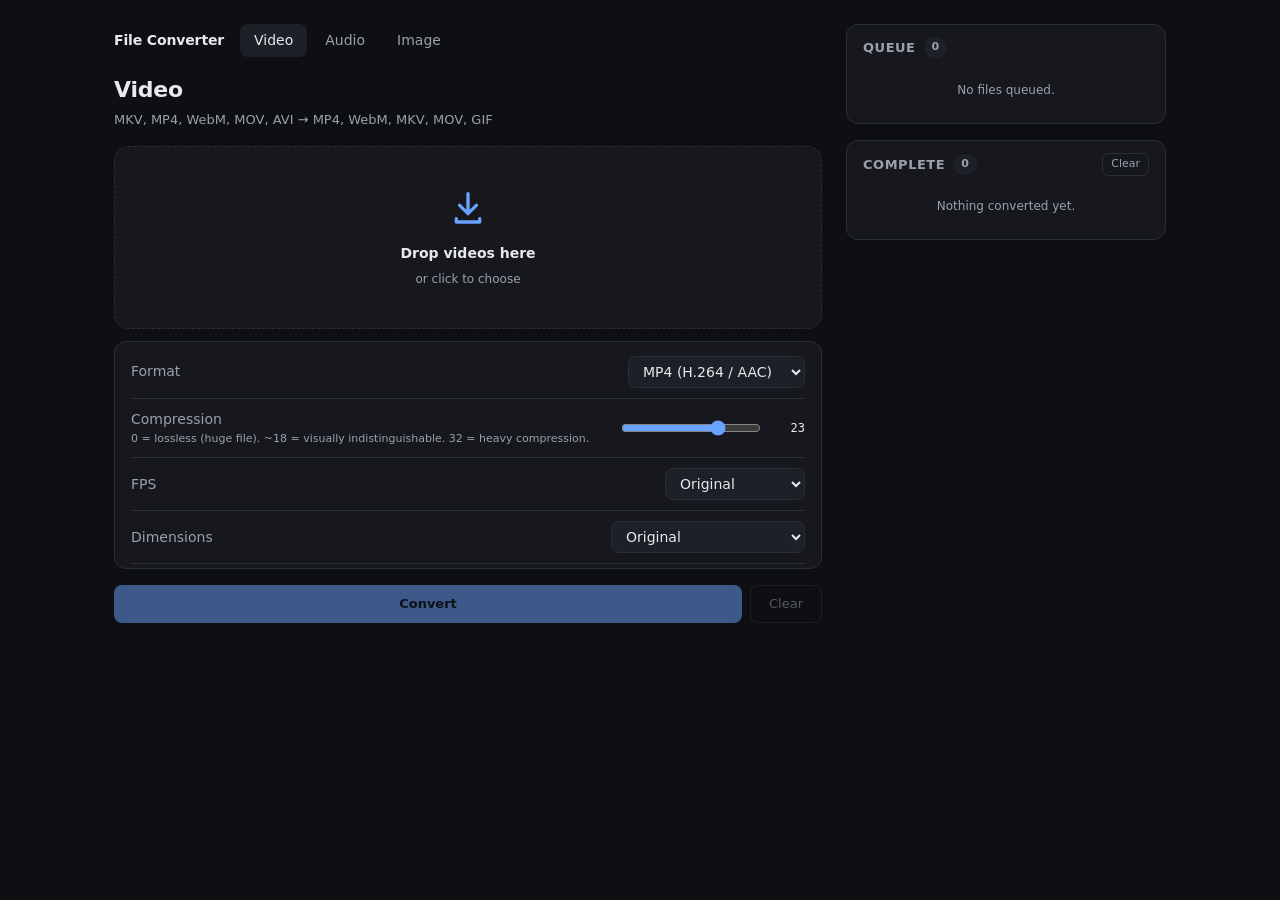
==== commit 0dbcea9e: "Extend Compression slider down to 0 (lossless)" ====
--- a/index.html
+++ b/index.html
@@ -5,7 +5,7 @@
     <meta name="viewport" content="width=device-width, initial-scale=1" />
     <title>File Converter</title>
     <link rel="icon" type="image/svg+xml" href="favicon.svg" />
-    <link rel="stylesheet" href="styles.css?v=12" />
+    <link rel="stylesheet" href="styles.css?v=13" />
   </head>
   <body>
     <main class="app">
@@ -49,10 +49,10 @@
             <div class="row">
               <span class="label">
                 Compression
-                <span class="sublabel">Higher = smaller file, blockier picture. Doesn't change resolution or audio.</span>
+                <span class="sublabel">0 = lossless (huge file). ~18 = visually indistinguishable. 32 = heavy compression.</span>
               </span>
               <div class="slider-group">
-                <input type="range" id="video-crf" min="18" max="32" step="1" value="23" />
+                <input type="range" id="video-crf" min="0" max="32" step="1" value="23" />
                 <span class="slider-value" id="video-crf-value">23</span>
               </div>
             </div>
@@ -250,6 +250,6 @@
       </aside>
     </main>
 
-    <script type="module" src="app.js?v=12"></script>
+    <script type="module" src="app.js?v=13"></script>
   </body>
 </html>
